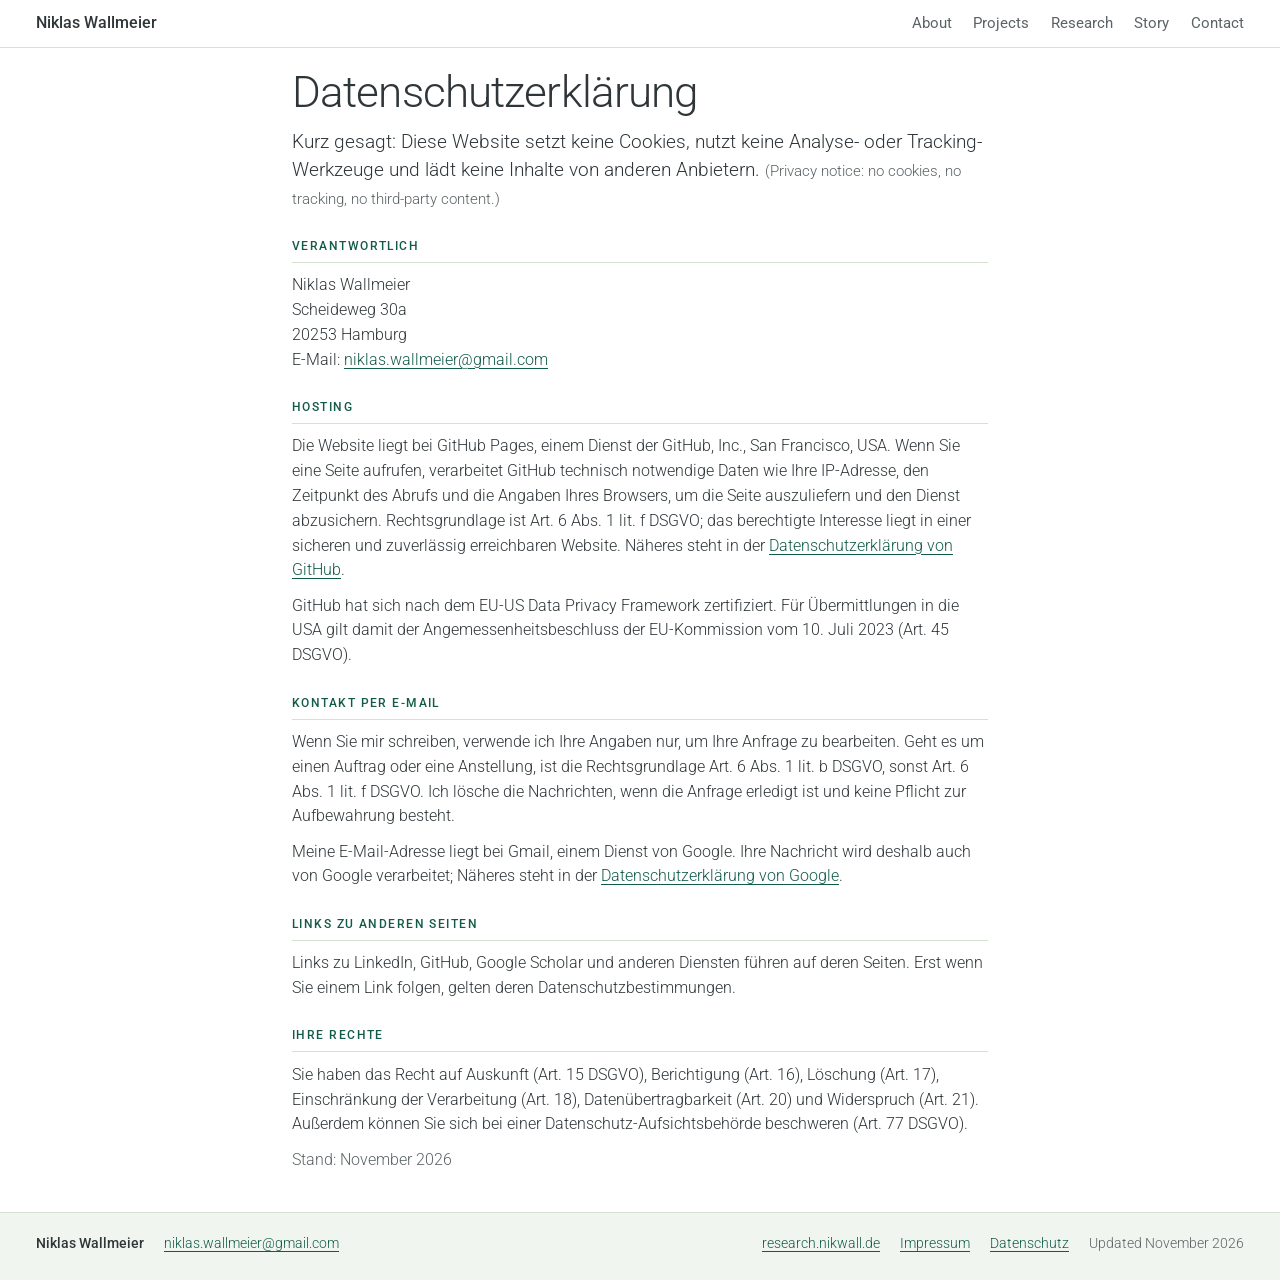
==== datenschutz/index.html @ 577c76dc "nikwall.de: first version (final build of website-source fa475db)" ====
<!doctype html>
<html lang="de">
<head>
<meta charset="utf-8">
<meta name="viewport" content="width=device-width, initial-scale=1">
<title>Datenschutz · Niklas Wallmeier</title>
<meta name="description" content="Datenschutz, Niklas Wallmeier">
<link rel="canonical" href="https://nikwall.de/datenschutz/">
<meta property="og:title" content="Datenschutz · Niklas Wallmeier">
<meta property="og:description" content="Datenschutz, Niklas Wallmeier">
<meta property="og:url" content="https://nikwall.de/datenschutz/">
<meta property="og:type" content="website">
<link rel="icon" href="data:image/svg+xml,%3Csvg xmlns='http://www.w3.org/2000/svg' viewBox='0 0 64 64'%3E%3Crect width='64' height='64' rx='10' fill='%23135b49'/%3E%3Ccircle cx='22' cy='32' r='7' fill='%239dc09f'/%3E%3Ccircle cx='42' cy='32' r='7' fill='%23bb2649'/%3E%3C/svg%3E">
<link rel="stylesheet" href="../fonts/fonts.css">
<link rel="stylesheet" href="../style.css">

</head>
<body>
<header class="bar"><div class="bar-in">
  <a class="brand" href="../">Niklas Wallmeier</a>
  <nav aria-label="Sections"><a href="../#about">About</a><a href="../#projects">Projects</a><a href="../#research">Research</a><a href="../#story">Story</a><a href="../#contact">Contact</a></nav>
</div></header>
<main class="page legal"><header class="page-head">
  <h1>Datenschutzerklärung</h1>
  <p class="lede">Kurz gesagt: Diese Website setzt keine Cookies, nutzt keine Analyse- oder Tracking-Werkzeuge und lädt keine Inhalte von anderen Anbietern. <span class="en">(Privacy notice: no cookies, no tracking, no third-party content.)</span></p>
</header>
<section>
  <h2>Verantwortlich</h2>
  <p>Niklas Wallmeier<br>Scheideweg 30a<br>20253 Hamburg<br>E-Mail: <a href="mailto:niklas.wallmeier@gmail.com">niklas.wallmeier@gmail.com</a></p>
</section>
<section>
  <h2>Hosting</h2>
  <p>Die Website liegt bei GitHub Pages, einem Dienst der GitHub, Inc., San Francisco, USA. Wenn Sie eine Seite aufrufen, verarbeitet GitHub technisch notwendige Daten wie Ihre IP-Adresse, den Zeitpunkt des Abrufs und die Angaben Ihres Browsers, um die Seite auszuliefern und den Dienst abzusichern. Rechtsgrundlage ist Art. 6 Abs. 1 lit. f DSGVO; das berechtigte Interesse liegt in einer sicheren und zuverlässig erreichbaren Website. Näheres steht in der <a href="https://docs.github.com/en/site-policy/privacy-policies/github-general-privacy-statement">Datenschutzerklärung von GitHub</a>.</p>
  <p>GitHub hat sich nach dem EU-US Data Privacy Framework zertifiziert. Für Übermittlungen in die USA gilt damit der Angemessenheitsbeschluss der EU-Kommission vom 10. Juli 2023 (Art. 45 DSGVO).</p>
</section>
<section>
  <h2>Kontakt per E-Mail</h2>
  <p>Wenn Sie mir schreiben, verwende ich Ihre Angaben nur, um Ihre Anfrage zu bearbeiten. Geht es um einen Auftrag oder eine Anstellung, ist die Rechtsgrundlage Art. 6 Abs. 1 lit. b DSGVO, sonst Art. 6 Abs. 1 lit. f DSGVO. Ich lösche die Nachrichten, wenn die Anfrage erledigt ist und keine Pflicht zur Aufbewahrung besteht.</p>
  <p>Meine E-Mail-Adresse liegt bei Gmail, einem Dienst von Google. Ihre Nachricht wird deshalb auch von Google verarbeitet; Näheres steht in der <a href="https://policies.google.com/privacy?hl=de">Datenschutzerklärung von Google</a>.</p>
</section>
<section>
  <h2>Links zu anderen Seiten</h2>
  <p>Links zu LinkedIn, GitHub, Google Scholar und anderen Diensten führen auf deren Seiten. Erst wenn Sie einem Link folgen, gelten deren Datenschutzbestimmungen.</p>
</section>
<section>
  <h2>Ihre Rechte</h2>
  <p>Sie haben das Recht auf Auskunft (Art. 15 DSGVO), Berichtigung (Art. 16), Löschung (Art. 17), Einschränkung der Verarbeitung (Art. 18), Datenübertragbarkeit (Art. 20) und Widerspruch (Art. 21). Außerdem können Sie sich bei einer Datenschutz-Aufsichtsbehörde beschweren (Art. 77 DSGVO).</p>
  <p class="quiet">Stand: November 2026</p>
</section>
</main>
<footer class="foot"><div class="foot-in">
  <div><p class="foot-name">Niklas Wallmeier</p><p><a href="mailto:niklas.wallmeier@gmail.com">niklas.wallmeier@gmail.com</a></p></div>
  <div class="foot-links"><a href="https://research.nikwall.de/">research.nikwall.de</a><a href="../impressum/">Impressum</a><a href="../datenschutz/">Datenschutz</a><span>Updated November 2026</span></div>
</div></footer>
<script src="../app.js" defer></script>
</body>
</html>
---- fonts/fonts.css ----
/* Roboto, self-hosted (SIL Open Font License 1.1, see OFL.txt).
   Latin and Latin Extended subsets as served by Google Fonts on 2 Nov 2026;
   the upright file is variable and covers weights 300 to 500. */

/* latin-ext */
@font-face {
  font-family: 'Roboto';
  font-style: italic;
  font-weight: 300;
  font-display: swap;
  src: url(roboto-italic-latin-ext.woff2) format('woff2');
  unicode-range: U+0100-02BA, U+02BD-02C5, U+02C7-02CC, U+02CE-02D7, U+02DD-02FF, U+0304, U+0308, U+0329, U+1D00-1DBF, U+1E00-1E9F, U+1EF2-1EFF, U+2020, U+20A0-20AB, U+20AD-20C4, U+2113, U+2C60-2C7F, U+A720-A7FF;
}
/* latin */
@font-face {
  font-family: 'Roboto';
  font-style: italic;
  font-weight: 300;
  font-display: swap;
  src: url(roboto-italic-latin.woff2) format('woff2');
  unicode-range: U+0000-00FF, U+0131, U+0152-0153, U+02BB-02BC, U+02C6, U+02DA, U+02DC, U+0304, U+0308, U+0329, U+2000-206F, U+20AC, U+2122, U+2191, U+2193, U+2212, U+2215, U+FEFF, U+FFFD;
}
/* latin-ext */
@font-face {
  font-family: 'Roboto';
  font-style: normal;
  font-weight: 300 500;
  font-display: swap;
  src: url(roboto-latin-ext.woff2) format('woff2');
  unicode-range: U+0100-02BA, U+02BD-02C5, U+02C7-02CC, U+02CE-02D7, U+02DD-02FF, U+0304, U+0308, U+0329, U+1D00-1DBF, U+1E00-1E9F, U+1EF2-1EFF, U+2020, U+20A0-20AB, U+20AD-20C4, U+2113, U+2C60-2C7F, U+A720-A7FF;
}
/* latin */
@font-face {
  font-family: 'Roboto';
  font-style: normal;
  font-weight: 300 500;
  font-display: swap;
  src: url(roboto-latin.woff2) format('woff2');
  unicode-range: U+0000-00FF, U+0131, U+0152-0153, U+02BB-02BC, U+02C6, U+02DA, U+02DC, U+0304, U+0308, U+0329, U+2000-206F, U+20AC, U+2122, U+2191, U+2193, U+2212, U+2215, U+FEFF, U+FFFD;
}
---- style.css ----
/* nikwall.de
   Same family as research.nikwall.de: one typeface (Roboto, light by default), the arq palette,
   light background and dark text throughout. One flowing page with jump links: introduction,
   projects (arq first and largest), research, the story in two streams, contact.
   Every project has its own page. */

:root {
  /* arq palette (arq manual), as on research.nikwall.de */
  --green: #135b49;
  --sage: #9dc09f;
  --crimson: #bb2649;
  --ink: #2f3639;
  --green-2: #91a596;
  --sage-2: #d7e1d2;
  --rose-2: #d79ba5;
  --grey-2: #9ba0a5;
  --yellow: #faf09b;
  --tint: #f1f5f0;
  --white: #ffffff;
  /* derived from ink for small text, so it stays readable on white */
  --muted: #5b6366;

  --font: "Roboto", "Segoe UI", system-ui, -apple-system, sans-serif;
  --wrap: 78rem;
  --gutter: max(1.25rem, env(safe-area-inset-left));
  color-scheme: light;
}

* { box-sizing: border-box; }
html { -webkit-text-size-adjust: 100%; scroll-padding-top: 4.25rem; scroll-behavior: smooth; }
body { margin: 0; background: var(--white); color: var(--ink); font-family: var(--font); font-weight: 300; font-size: 1rem; line-height: 1.55; }
[hidden] { display: none !important; }
a { color: var(--green); text-decoration-thickness: 1px; text-underline-offset: 0.2em; }
a:hover { color: var(--crimson); }
:focus-visible { outline: 2px solid var(--crimson); outline-offset: 2px; border-radius: 2px; }
h1, h2, h3, h4, p { margin: 0; }
b, strong { font-weight: 500; }
.wrap { max-width: var(--wrap); margin: 0 auto; padding-inline: var(--gutter); }

/* top bar with jump links; the current section is underlined */
.bar { position: sticky; top: 0; z-index: 10; background: var(--white); border-bottom: 1px solid var(--sage-2); }
.bar-in { max-width: var(--wrap); margin: 0 auto; padding: 0 var(--gutter); display: flex; justify-content: space-between; align-items: center; gap: 0 1.5rem; }
.brand { font-weight: 500; color: var(--ink); text-decoration: none; white-space: nowrap; padding: 0.7rem 0; }
.bar nav { display: flex; gap: 1.35rem; font-size: 0.92rem; font-weight: 400; overflow-x: auto; scrollbar-width: none; }
.bar nav::-webkit-scrollbar { display: none; }
.bar nav a { color: var(--muted); text-decoration: none; white-space: nowrap; padding: 0.7rem 0 0.62rem; border-bottom: 2px solid transparent; }
.bar nav a:hover { color: var(--green); }
.bar nav a[aria-current="true"] { color: var(--green); border-bottom-color: var(--green); }

/* introduction: who, the lead sentence, three tiles */
.hero { border-bottom: 1px solid var(--sage-2); }
.hero-in { max-width: var(--wrap); margin: 0 auto; padding: 2.2rem var(--gutter) 1.8rem; display: grid; gap: 1.5rem; }
.hero-top { display: grid; grid-template-columns: minmax(0, 1.25fr) minmax(0, 1fr); gap: 1.5rem 3rem; align-items: center; }
.hero-text { display: grid; gap: 1.15rem; }
.who { display: flex; align-items: center; gap: 1.3rem; }
.portrait { width: 7rem; height: 7rem; border-radius: 50%; object-fit: cover; border: 2px solid var(--sage); flex: none; }
.portrait.mono { display: grid; place-items: center; background: var(--tint); color: var(--green); font-size: 2rem; }
.hero h1 { font-size: clamp(2.2rem, 4.6vw, 3.4rem); font-weight: 300; line-height: 1.04; letter-spacing: -0.025em; }
.subline { margin-top: 0.4rem; font-size: 1.02rem; color: var(--muted); max-width: 36rem; }
.lead { font-size: clamp(1.45rem, 2.6vw, 2.1rem); line-height: 1.25; letter-spacing: -0.012em; color: var(--green); max-width: 32ch; text-wrap: balance; }
.lead mark.tbd { vertical-align: middle; }
.hero-art { width: 100%; height: auto; max-height: 15rem; }

.tiles { display: grid; grid-template-columns: repeat(3, minmax(0, 1fr)); gap: 1rem; }
.tile { border: 1px solid var(--sage-2); border-top: 3px solid var(--green); border-radius: 6px; padding: 0.9rem 1.05rem 1rem; display: grid; gap: 0.5rem; align-content: start; background: var(--white); }
.tile:nth-child(2) { border-top-color: var(--sage); }
.tile:nth-child(3) { border-top-color: var(--crimson); }
.tile h2 { font-size: 0.72rem; font-weight: 500; letter-spacing: 0.12em; text-transform: uppercase; color: var(--green); }
.tile ul { margin: 0; padding: 0; list-style: none; display: grid; gap: 0.2rem; font-size: 0.9rem; color: var(--muted); }
.tile li { padding-left: 1rem; position: relative; }
.tile li::before { content: ""; position: absolute; left: 0; top: 0.72em; width: 0.5rem; height: 2px; background: var(--sage); }
.kit { display: flex; flex-wrap: wrap; gap: 0.5rem 2.25rem; font-size: 0.88rem; color: var(--muted); }
.kit p { display: flex; flex-wrap: wrap; align-items: center; gap: 0.35rem; }
.kit b { font-size: 0.68rem; letter-spacing: 0.12em; text-transform: uppercase; color: var(--green); margin-right: 0.3rem; }
.chip { border: 1px solid var(--sage-2); border-radius: 99px; padding: 0.05rem 0.55rem; font-size: 0.8rem; font-weight: 400; color: var(--ink); }

/* sections of the flowing page */
.sec { padding: 2rem 0 2.3rem; }
.sec + .sec { border-top: 1px solid var(--sage-2); }
.sec-head { display: flex; justify-content: space-between; align-items: baseline; gap: 0.4rem 2rem; flex-wrap: wrap; margin-bottom: 1rem; }
.sec-head h2 { font-size: 1.75rem; font-weight: 300; letter-spacing: -0.01em; display: flex; align-items: baseline; gap: 0.75rem; }
.sec-head .no { font-size: 0.75rem; font-weight: 500; letter-spacing: 0.08em; color: var(--sage); font-variant-numeric: tabular-nums; }
.side { font-size: 0.9rem; color: var(--muted); }
.more { font-size: 0.92rem; font-weight: 400; text-decoration: none; }
.more::after, .go::after { content: " →"; }
h3.sub { font-size: 0.72rem; font-weight: 500; letter-spacing: 0.12em; text-transform: uppercase; color: var(--green); margin: 1.5rem 0 0.7rem; }
.kicker { display: flex; flex-wrap: wrap; gap: 0.25rem 0.7rem; align-items: center; font-size: 0.66rem; font-weight: 500; letter-spacing: 0.09em; text-transform: uppercase; color: var(--green); }
.kicker span + span { color: var(--grey-2); }

/* arq decisions: the large block on top of the projects */
.arq { display: grid; grid-template-columns: minmax(0, 1fr) minmax(0, 1.1fr); border: 1px solid var(--sage-2); border-top: 4px solid var(--green); border-radius: 8px; overflow: hidden; background: var(--white); }
.arq-text { padding: 1.4rem 1.6rem 1.5rem; display: grid; gap: 0.75rem; align-content: start; }
.arq-name { display: flex; align-items: center; gap: 0.9rem; }
.arq-name .logo { width: 3.4rem; height: 3.4rem; font-size: 0.95rem; }
.arq h3 { font-size: clamp(2rem, 3.6vw, 2.8rem); font-weight: 300; letter-spacing: -0.02em; line-height: 1.05; color: var(--green); }
.arq-lead { font-size: 1.2rem; line-height: 1.4; max-width: 32rem; }
.arq-steps { list-style: none; margin: 0; padding: 0; display: grid; grid-template-columns: repeat(2, minmax(0, 1fr)); gap: 0.5rem 1.2rem; counter-reset: step; }
.arq-steps li { counter-increment: step; display: grid; grid-template-columns: 1.7rem minmax(0, 1fr); gap: 0.5rem; align-items: start; font-size: 0.92rem; line-height: 1.4; }
.arq-steps li::before { content: counter(step); display: grid; place-items: center; width: 1.7rem; height: 1.7rem; border: 1.5px solid var(--green); border-radius: 50%; color: var(--green); font-weight: 500; font-size: 0.8rem; }
.arq-steps li:last-child::before { border-color: var(--crimson); color: var(--crimson); }
.arq-products { list-style: none; margin: 0.3rem 0 0; padding: 0; display: grid; gap: 0.5rem; }
.arq-products .mini { grid-template-columns: 8rem minmax(0, 1fr); padding: 0.45rem; }
.arq-products .mini b { font-size: 1rem; }
.arq-vis { background: var(--tint); border-left: 1px solid var(--sage-2); min-height: 100%; }
.arq-vis svg { display: block; width: 100%; height: 100%; min-height: 14rem; }

/* small linked cards inside larger blocks */
.mini { display: grid; grid-template-columns: 5.5rem minmax(0, 1fr); gap: 0.7rem; align-items: center; padding: 0.35rem; border: 1px solid var(--sage-2); border-radius: 6px; color: var(--ink); text-decoration: none; background: var(--white); transition: border-color 0.15s, background 0.15s; }
.mini:hover { border-color: var(--green); background: var(--tint); color: var(--ink); }
.mini-vis { display: block; aspect-ratio: 5 / 2; border-radius: 3px; overflow: hidden; background: var(--tint); }
.mini-vis svg, .mini-vis img { display: block; width: 100%; height: 100%; object-fit: cover; }
.mini-t { display: grid; gap: 0.05rem; line-height: 1.3; }
.mini-t b { font-weight: 400; font-size: 0.9rem; color: var(--green); }
.mini-t small { font-size: 0.78rem; color: var(--muted); }

/* cards: projects and research highlights, three per row */
.cards { list-style: none; margin: 0; padding: 0; display: grid; grid-template-columns: repeat(4, minmax(0, 1fr)); gap: 0.95rem; }
.cards.three { grid-template-columns: repeat(3, minmax(0, 1fr)); }
.card a { display: flex; flex-direction: column; height: 100%; background: var(--white); border: 1px solid var(--sage-2); border-radius: 6px; overflow: hidden; color: var(--ink); text-decoration: none; transition: border-color 0.15s, box-shadow 0.15s, transform 0.15s; }
.card a:hover { border-color: var(--green); box-shadow: 0 8px 22px -14px rgba(19, 91, 73, 0.55); transform: translateY(-2px); color: var(--ink); }
.card-vis { position: relative; aspect-ratio: 5 / 2; background: var(--tint); border-bottom: 1px solid var(--sage-2); overflow: hidden; }
.card-vis svg, .card-vis img { display: block; width: 100%; height: 100%; object-fit: cover; }
.soon { position: absolute; left: 0.45rem; bottom: 0.45rem; background: var(--white); color: var(--muted); font-size: 0.65rem; font-weight: 400; padding: 0 0.4rem; border-radius: 3px; }
.card-body { padding: 0.75rem 0.9rem 0.85rem; display: flex; flex-direction: column; gap: 0.32rem; flex: 1; }
.card h3 { font-size: 1.05rem; font-weight: 400; line-height: 1.28; }
.card a:hover h3 { color: var(--green); }
.card .sum { font-size: 0.85rem; line-height: 1.45; color: var(--muted); }
.cards.three .sum { display: -webkit-box; -webkit-line-clamp: 3; line-clamp: 3; -webkit-box-orient: vertical; overflow: hidden; }
.go { margin-top: auto; padding-top: 0.35rem; font-size: 0.82rem; font-weight: 400; color: var(--green); }

/* research: counts, four topics, three highlights */
.stats { font-size: 1.05rem; margin: -0.3rem 0 0.9rem; }
.stats b { font-size: 1.6rem; font-weight: 300; color: var(--green); margin-right: 0.15rem; }
.stats span { display: block; font-size: 0.82rem; color: var(--muted); }
.topics { list-style: none; margin: 0; padding: 0; display: grid; grid-template-columns: repeat(4, minmax(0, 1fr)); gap: 0.95rem; }
.topics a { display: grid; gap: 0.2rem; height: 100%; padding: 0.15rem 0 0.2rem 0.85rem; border-left: 3px solid var(--green); color: var(--ink); text-decoration: none; }
.topics li:nth-child(2) a { border-left-color: var(--sage); }
.topics li:nth-child(3) a { border-left-color: var(--crimson); }
.topics li:nth-child(4) a { border-left-color: var(--green-2); }
.topics a:hover b { color: var(--green); }
.topics b { font-weight: 500; font-size: 0.95rem; line-height: 1.3; }
.topics span { font-size: 0.84rem; color: var(--muted); line-height: 1.4; }
.topics .n { color: var(--green); font-weight: 400; font-variant-numeric: tabular-nums; }

/* story: two streams as feeds, career on the left, experiences on the right, years on the spine.
   Narrow screens and the one-stream views put the spine on the left and the blocks in one column. */
.story { --spine: 5.5rem; --gap: 1.4rem; }
.st-filter { display: inline-flex; flex-wrap: wrap; gap: 0.35rem; margin-bottom: 1rem; }
.st-filter button { font: inherit; font-size: 0.82rem; font-weight: 400; color: var(--ink); background: var(--white); border: 1px solid var(--sage-2); border-radius: 99px; padding: 0.25rem 0.8rem; cursor: pointer; }
.st-filter button:hover { border-color: var(--green); }
.st-filter button[aria-pressed="true"] { background: var(--tint); border-color: var(--green); color: var(--green); font-weight: 500; }
.st-heads, .st-row { display: grid; grid-template-columns: minmax(0, 1fr) var(--spine) minmax(0, 1fr); grid-template-areas: "career year experience"; }
.st-heads { margin-bottom: 0.3rem; }
.st-head { font-size: 0.72rem; font-weight: 500; letter-spacing: 0.12em; text-transform: uppercase; color: var(--green); }
.st-head.st-career { grid-area: career; text-align: right; padding-right: var(--gap); }
.st-head.st-experience { grid-area: experience; padding-left: var(--gap); }
.st-heads .st-year { grid-area: year; }
.st-rows { position: relative; }
.st-rows::before { content: ""; position: absolute; top: 0.9rem; bottom: 0; left: 50%; border-left: 2px solid var(--sage-2); }
.st-col { display: grid; gap: 0.8rem; align-content: start; padding: 0.55rem 0; min-width: 0; }
.st-col.st-career { grid-area: career; padding-right: var(--gap); }
.st-col.st-experience { grid-area: experience; padding-left: var(--gap); }
.st-year { grid-area: year; position: relative; display: flex; justify-content: center; align-items: flex-start; padding-top: 1.05rem; }
.st-year span { position: relative; z-index: 1; background: var(--white); border: 1px solid var(--sage-2); border-radius: 99px; padding: 0.02rem 0.55rem; font-size: 0.82rem; font-weight: 500; color: var(--green); font-variant-numeric: tabular-nums; transition: border-color 0.15s, background 0.15s; }
.st-now .st-year { padding-top: 0; }
.st-now .st-year span { color: var(--crimson); border-color: var(--rose-2); }
.st-row.hl .st-year span { border-color: var(--green); background: var(--tint); }

.st-block { position: relative; display: grid; grid-template-columns: auto minmax(0, 1fr); gap: 0 0.85rem; padding: 0.8rem 0.95rem 0.85rem; background: var(--white); border: 1px solid var(--sage-2); border-top: 3px solid var(--green); border-radius: 6px; scroll-margin-top: 5rem; transition: opacity 0.15s, border-color 0.15s, box-shadow 0.15s; }
.st-block.st-experience { border-top-color: var(--sage); }
.st-block.tbd { border-style: dashed; border-top-width: 1px; background: var(--white); }
.st-block::after { content: ""; position: absolute; top: 1.45rem; width: var(--gap); border-top: 2px solid var(--sage-2); }
.st-career .st-block::after { right: calc(-1 * var(--gap) - 1px); }
.st-experience .st-block::after { left: calc(-1 * var(--gap) - 1px); }
.st-body { display: grid; gap: 0.35rem; min-width: 0; grid-column: -2; }
.st-logos { display: grid; gap: 0.35rem; align-content: start; }
.logo { display: block; width: 2.9rem; height: 2.9rem; object-fit: contain; border-radius: 6px; }
.logo.badge { display: grid; place-items: center; background: var(--tint); border: 1px solid var(--sage-2); color: var(--green); font-size: 0.72rem; font-weight: 500; letter-spacing: 0.02em; text-align: center; line-height: 1.05; padding: 0.15rem; overflow: hidden; }
.logo.badge.long { font-size: 0.6rem; letter-spacing: 0; }
.st-kicker { display: flex; flex-wrap: wrap; gap: 0.2rem 0.7rem; font-size: 0.66rem; font-weight: 500; letter-spacing: 0.1em; text-transform: uppercase; color: var(--green); }
.st-kicker span + span { color: var(--grey-2); font-variant-numeric: tabular-nums; }
.st-tag { display: none; }
.st-block h4 { font-size: 1.05rem; font-weight: 400; line-height: 1.3; }
.st-place { font-size: 0.9rem; color: var(--muted); margin-top: -0.2rem; }
.st-text { font-size: 0.93rem; }
.minis { display: grid; gap: 0.45rem; margin-top: 0.2rem; }
.st-more summary { cursor: pointer; font-size: 0.85rem; font-weight: 400; color: var(--green); width: fit-content; }
.st-more[open] summary { margin-bottom: 0.4rem; }
.st-more .points { font-size: 0.9rem; }
.st-links { font-size: 0.82rem; color: var(--muted); display: flex; flex-wrap: wrap; gap: 0.2rem 0.6rem; }
.st-links span { font-size: 0.64rem; font-weight: 500; letter-spacing: 0.1em; text-transform: uppercase; color: var(--grey-2); align-self: center; }
.st-links a { font-weight: 400; }
.st-links a::before { content: "↔ "; color: var(--sage); }
.story.active .st-block:not(.hl) { opacity: 0.35; }
.st-block.hl { border-color: var(--green); box-shadow: 0 8px 22px -16px rgba(19, 91, 73, 0.6); }
.st-block:target { outline: 2px solid var(--crimson); outline-offset: 2px; }

/* one stream at a time, and narrow screens: spine on the left */
.story:not([data-show="both"]) .st-heads, .story:not([data-show="both"]) .st-row { grid-template-columns: var(--spine) minmax(0, 1fr); grid-template-areas: "year career" "year experience"; }
.story:not([data-show="both"]) .st-rows::before { left: calc(var(--spine) / 2); }
.story:not([data-show="both"]) .st-head { text-align: left; padding: 0 0 0 var(--gap); }
.story:not([data-show="both"]) .st-col { padding: 0.55rem 0 0.55rem var(--gap); }
.story:not([data-show="both"]) .st-col:empty { display: none; }
.story:not([data-show="both"]) .st-career .st-block::after { right: auto; left: calc(-1 * var(--gap) - 1px); }
.story[data-show="career"] .st-experience, .story[data-show="experience"] .st-career { display: none; }
.story[data-show="career"] .st-row:not(.st-now)[data-c="0"], .story[data-show="experience"] .st-row:not(.st-now)[data-e="0"] { display: none; }
.story[data-show="both"] .st-now { margin-bottom: -0.4rem; }

/* contact */
.contact-in { display: grid; gap: 0.9rem; justify-items: start; }
.big-mail { font-size: clamp(1.35rem, 3.4vw, 2.3rem); font-weight: 300; letter-spacing: -0.01em; text-decoration: none; border-bottom: 2px solid var(--sage); overflow-wrap: anywhere; }
.big-mail:hover { border-bottom-color: var(--crimson); }
.contact-in > p { max-width: 44rem; }
.profiles { list-style: none; margin: 0; padding: 0; display: flex; flex-wrap: wrap; gap: 0.4rem; }
.pbtn { display: inline-flex; align-items: center; gap: 0.4rem; padding: 0.28rem 0.75rem 0.28rem 0.55rem; border: 1px solid var(--sage-2); border-radius: 99px; color: var(--green); background: var(--white); text-decoration: none; font-size: 0.84rem; font-weight: 400; transition: background 0.15s, border-color 0.15s; }
a.pbtn:hover { border-color: var(--green); background: var(--tint); color: var(--green); }
.ico { width: 1rem; height: 1rem; flex: none; }

/* footer */
.foot { border-top: 1px solid var(--sage-2); background: var(--tint); }
.foot-in { max-width: var(--wrap); margin: 0 auto; padding: 1.25rem var(--gutter) 1.5rem; display: flex; justify-content: space-between; align-items: center; gap: 0.75rem 3rem; flex-wrap: wrap; font-size: 0.9rem; }
.foot-in > div:first-child { display: flex; gap: 0.5rem 1.25rem; flex-wrap: wrap; align-items: baseline; }
.foot-name { font-weight: 500; }
.foot-links { display: flex; gap: 0.5rem 1.25rem; flex-wrap: wrap; color: var(--muted); }

/* project pages and legal pages */
.page { max-width: 56rem; margin: 0 auto; padding: 1.25rem var(--gutter) 2.5rem; display: grid; gap: 1.6rem; }
.back { font-size: 0.88rem; font-weight: 400; text-decoration: none; }
.back::before { content: "← "; }
.page-head { display: grid; gap: 0.65rem; }
.page h1 { font-size: clamp(1.9rem, 4vw, 2.75rem); font-weight: 300; line-height: 1.12; letter-spacing: -0.02em; text-wrap: balance; }
.lede { font-size: 1.2rem; line-height: 1.45; }
.lede .en { color: var(--muted); font-size: 0.95rem; }
.actions { display: flex; flex-wrap: wrap; gap: 0.5rem; margin-top: 0.25rem; }
.btn { font: inherit; font-size: 0.88rem; font-weight: 400; display: inline-flex; align-items: center; width: fit-content; padding: 0.4rem 0.9rem; border-radius: 4px; border: 1px solid var(--sage-2); color: var(--green); background: var(--white); text-decoration: none; cursor: pointer; }
.btn:hover { border-color: var(--green); background: var(--tint); color: var(--green); }
.btn.primary { border-color: var(--green); background: var(--tint); font-weight: 500; }
.pvis { margin: 0; }
.pvis .cover { display: block; width: 100%; height: auto; aspect-ratio: 5 / 2; border-radius: 6px; border: 1px solid var(--sage-2); }
.page section { display: grid; gap: 0.65rem; }
.page h2 { font-size: 0.75rem; font-weight: 500; letter-spacing: 0.12em; text-transform: uppercase; color: var(--green); padding-bottom: 0.4rem; border-bottom: 1px solid var(--sage-2); }
.page section p { max-width: 46rem; }
.quiet { color: var(--muted); }
.points, .rel { margin: 0; padding: 0; list-style: none; display: grid; gap: 0.5rem; }
.points li { position: relative; padding-left: 1.3rem; }
.points li::before { content: ""; position: absolute; left: 0; top: 0.55rem; width: 0.5rem; height: 0.5rem; border-radius: 50%; background: var(--sage); }
.rel li { display: grid; gap: 0.15rem; }
.rel a { font-weight: 400; }
.rel span { font-size: 0.9rem; color: var(--muted); }
.rel.stations li { display: block; }
.rel.stations .yrs { display: inline-block; min-width: 6.5rem; }
.yrs { font-weight: 400; color: var(--green); font-variant-numeric: tabular-nums; }
.prevnext { display: grid; grid-template-columns: 1fr 1fr; gap: 1rem; border-top: 1px solid var(--sage-2); padding-top: 1.1rem; }
.pn { display: grid; gap: 0.15rem; text-decoration: none; color: var(--ink); font-weight: 400; }
.pn span { font-size: 0.7rem; font-weight: 500; letter-spacing: 0.1em; text-transform: uppercase; color: var(--green); }
.pn.next { text-align: right; grid-column: 2; }
.legal { max-width: 46rem; }

/* open points in draft builds (arq yellow is reserved for markings) */
mark.tbd { background: var(--yellow); color: var(--ink); font-size: 0.74rem; font-weight: 400; line-height: 1.35; letter-spacing: 0; text-transform: none; padding: 0.02rem 0.35rem; border-radius: 3px; }
.draft { position: relative; z-index: 11; background: var(--yellow); color: var(--ink); font-size: 0.82rem; padding: 0.4rem var(--gutter); }
.draft summary { cursor: pointer; font-weight: 500; }
.draft ul { margin: 0.4rem 0 0.2rem; padding-left: 1.2rem; columns: 2; column-gap: 2rem; }

@media (prefers-reduced-motion: reduce) {
  html { scroll-behavior: auto; }
  .card a, .pbtn, .mini, .st-block, .st-year span { transition: none; }
  .card a:hover { transform: none; }
}

@media (max-width: 1150px) {
  .cards { grid-template-columns: repeat(3, minmax(0, 1fr)); }
  .topics { grid-template-columns: repeat(2, minmax(0, 1fr)); }
}
@media (max-width: 900px) {
  .hero-top { grid-template-columns: minmax(0, 1fr); }
  .hero-art { max-height: 9rem; }
  .tiles { grid-template-columns: minmax(0, 1fr); }
  .arq { grid-template-columns: minmax(0, 1fr); }
  .arq-vis { order: -1; border-left: 0; border-bottom: 1px solid var(--sage-2); }
  .arq-vis svg { min-height: 0; aspect-ratio: 5 / 2; height: auto; }
  .cards, .cards.three { grid-template-columns: repeat(2, minmax(0, 1fr)); }
  .draft ul { columns: 1; }
}
@media (max-width: 760px) {
  /* the story becomes one feed: spine on the left, both streams in one column, a tag says which stream */
  .story { --spine: 3.6rem; --gap: 0.9rem; }
  .story .st-heads { display: none; }
  .story .st-row { grid-template-columns: var(--spine) minmax(0, 1fr); grid-template-areas: "year career" "year experience"; }
  .story .st-rows::before { left: calc(var(--spine) / 2); }
  .story .st-col { padding: 0.4rem 0 0.4rem var(--gap); }
  .story .st-col:empty { display: none; }
  .story .st-career .st-block::after { right: auto; left: calc(-1 * var(--gap) - 1px); }
  .story .st-year span { font-size: 0.75rem; padding: 0 0.4rem; }
  .st-tag { display: inline; }
}
@media (max-width: 600px) {
  .bar-in { flex-direction: column; align-items: stretch; }
  .brand { padding: 0.55rem 0 0; }
  .bar nav a { padding-top: 0.35rem; }
  html { scroll-padding-top: 5.5rem; }
  .who { gap: 1rem; }
  .portrait { width: 4.75rem; height: 4.75rem; }
  .hero-art { display: none; }
  .arq-text { padding: 1.1rem 1rem 1.2rem; }
  .arq-products .mini { grid-template-columns: 6rem minmax(0, 1fr); }
  .arq-steps { grid-template-columns: minmax(0, 1fr); }
  .logo { width: 2.4rem; height: 2.4rem; }
  .logo.badge { font-size: 0.64rem; }
  .logo.badge.long { font-size: 0.5rem; }
  .cards, .cards.three, .topics { grid-template-columns: minmax(0, 1fr); }
  .prevnext { grid-template-columns: minmax(0, 1fr); }
  .pn.next { grid-column: 1; text-align: left; }
}
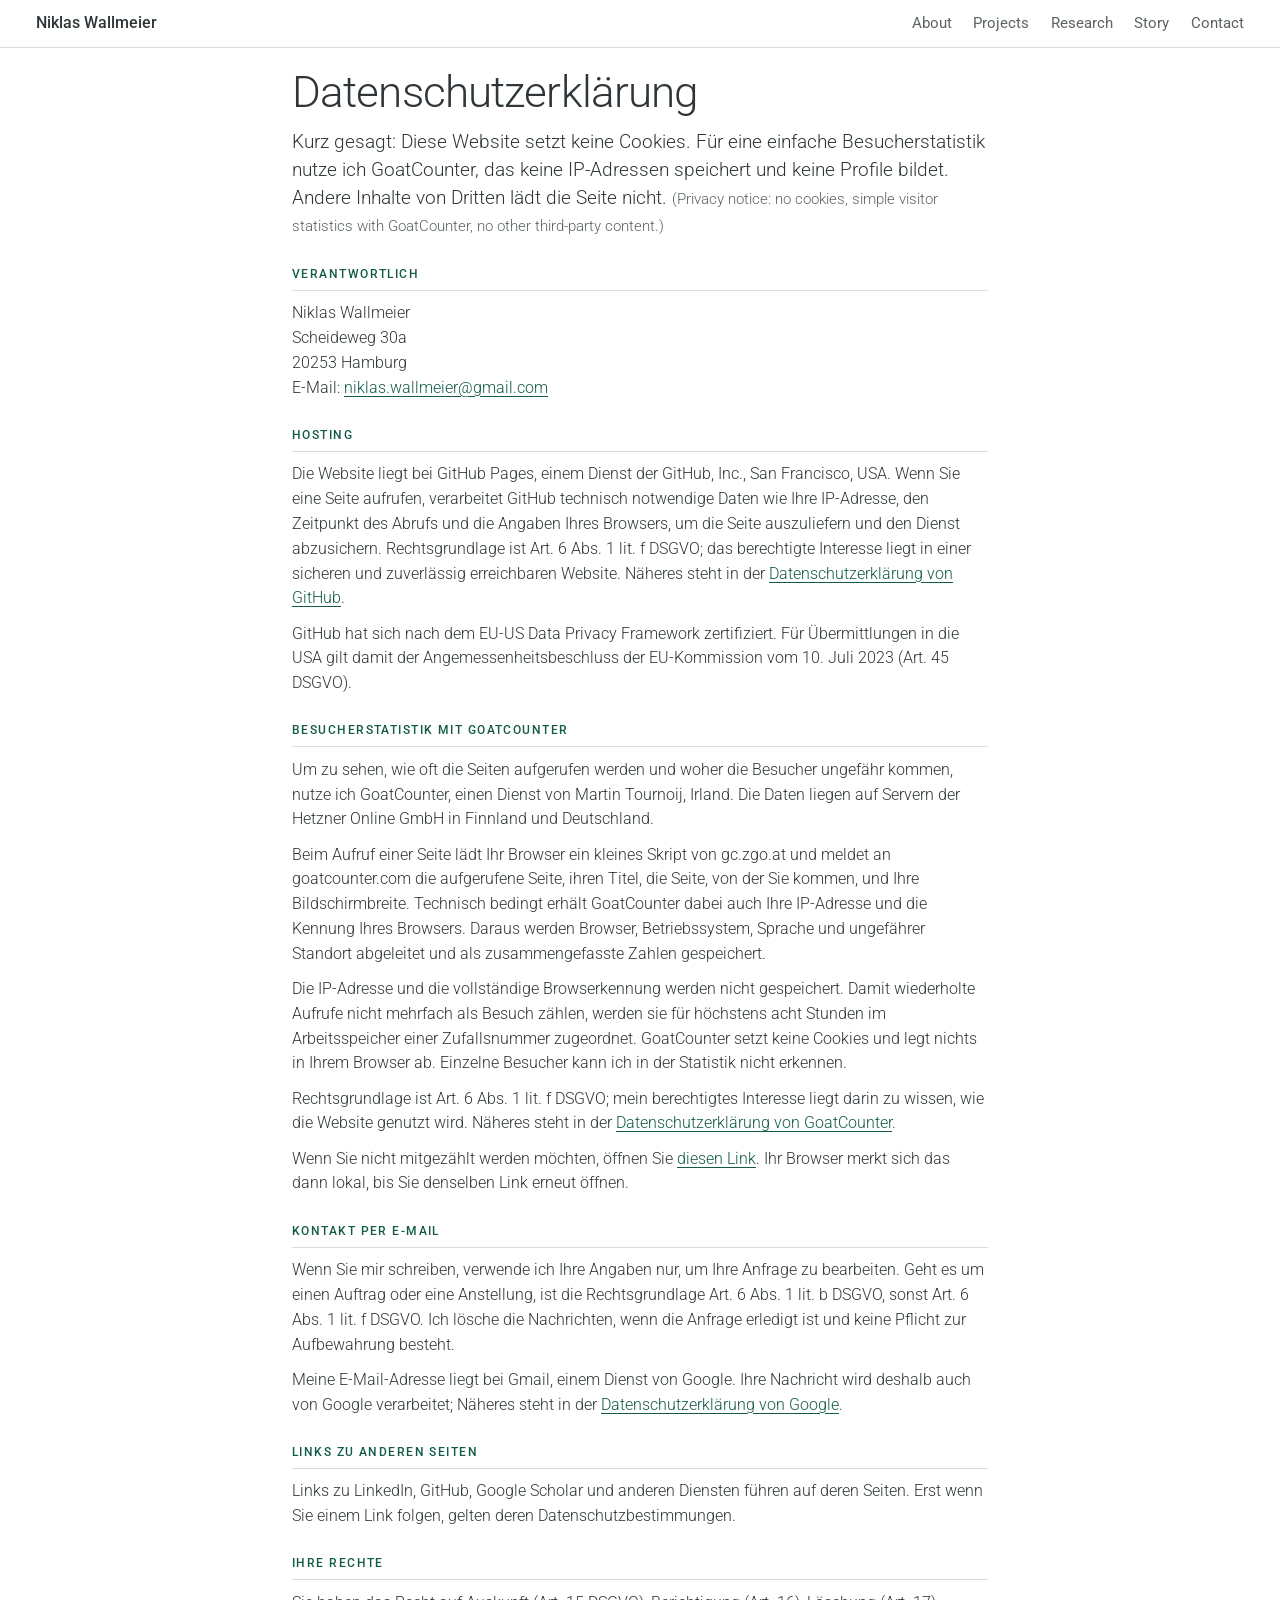
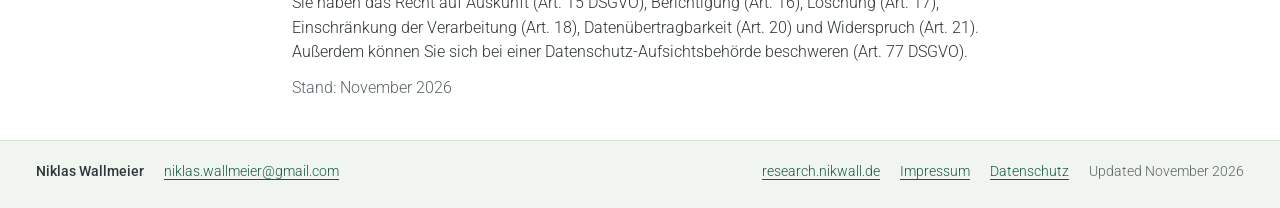
==== commit 84a88b9a: "nikwall.de: visitor statistics with GoatCounter (final build of website-source d4ffe2b) Co-Authored-" ====
--- a/datenschutz/index.html
+++ b/datenschutz/index.html
@@ -12,6 +12,7 @@
 <meta property="og:type" content="website">
 <link rel="icon" href="data:image/svg+xml,%3Csvg xmlns='http://www.w3.org/2000/svg' viewBox='0 0 64 64'%3E%3Crect width='64' height='64' rx='10' fill='%23135b49'/%3E%3Ccircle cx='22' cy='32' r='7' fill='%239dc09f'/%3E%3Ccircle cx='42' cy='32' r='7' fill='%23bb2649'/%3E%3C/svg%3E">
 <link rel="stylesheet" href="../fonts/fonts.css">
+<script data-goatcounter="https://nikwall.goatcounter.com/count" async src="https://gc.zgo.at/count.js"></script>
 <link rel="stylesheet" href="../style.css">
 
 </head>
@@ -22,7 +23,7 @@
 </div></header>
 <main class="page legal"><header class="page-head">
   <h1>Datenschutzerklärung</h1>
-  <p class="lede">Kurz gesagt: Diese Website setzt keine Cookies, nutzt keine Analyse- oder Tracking-Werkzeuge und lädt keine Inhalte von anderen Anbietern. <span class="en">(Privacy notice: no cookies, no tracking, no third-party content.)</span></p>
+  <p class="lede">Kurz gesagt: Diese Website setzt keine Cookies. Für eine einfache Besucherstatistik nutze ich GoatCounter, das keine IP-Adressen speichert und keine Profile bildet. Andere Inhalte von Dritten lädt die Seite nicht. <span class="en">(Privacy notice: no cookies, simple visitor statistics with GoatCounter, no other third-party content.)</span></p>
 </header>
 <section>
   <h2>Verantwortlich</h2>
@@ -32,6 +33,14 @@
   <h2>Hosting</h2>
   <p>Die Website liegt bei GitHub Pages, einem Dienst der GitHub, Inc., San Francisco, USA. Wenn Sie eine Seite aufrufen, verarbeitet GitHub technisch notwendige Daten wie Ihre IP-Adresse, den Zeitpunkt des Abrufs und die Angaben Ihres Browsers, um die Seite auszuliefern und den Dienst abzusichern. Rechtsgrundlage ist Art. 6 Abs. 1 lit. f DSGVO; das berechtigte Interesse liegt in einer sicheren und zuverlässig erreichbaren Website. Näheres steht in der <a href="https://docs.github.com/en/site-policy/privacy-policies/github-general-privacy-statement">Datenschutzerklärung von GitHub</a>.</p>
   <p>GitHub hat sich nach dem EU-US Data Privacy Framework zertifiziert. Für Übermittlungen in die USA gilt damit der Angemessenheitsbeschluss der EU-Kommission vom 10. Juli 2023 (Art. 45 DSGVO).</p>
+</section>
+<section>
+  <h2>Besucherstatistik mit GoatCounter</h2>
+  <p>Um zu sehen, wie oft die Seiten aufgerufen werden und woher die Besucher ungefähr kommen, nutze ich GoatCounter, einen Dienst von Martin Tournoij, Irland. Die Daten liegen auf Servern der Hetzner Online GmbH in Finnland und Deutschland.</p>
+  <p>Beim Aufruf einer Seite lädt Ihr Browser ein kleines Skript von gc.zgo.at und meldet an goatcounter.com die aufgerufene Seite, ihren Titel, die Seite, von der Sie kommen, und Ihre Bildschirmbreite. Technisch bedingt erhält GoatCounter dabei auch Ihre IP-Adresse und die Kennung Ihres Browsers. Daraus werden Browser, Betriebssystem, Sprache und ungefährer Standort abgeleitet und als zusammengefasste Zahlen gespeichert.</p>
+  <p>Die IP-Adresse und die vollständige Browserkennung werden nicht gespeichert. Damit wiederholte Aufrufe nicht mehrfach als Besuch zählen, werden sie für höchstens acht Stunden im Arbeitsspeicher einer Zufallsnummer zugeordnet. GoatCounter setzt keine Cookies und legt nichts in Ihrem Browser ab. Einzelne Besucher kann ich in der Statistik nicht erkennen.</p>
+  <p>Rechtsgrundlage ist Art. 6 Abs. 1 lit. f DSGVO; mein berechtigtes Interesse liegt darin zu wissen, wie die Website genutzt wird. Näheres steht in der <a href="https://www.goatcounter.com/help/privacy">Datenschutzerklärung von GoatCounter</a>.</p>
+  <p>Wenn Sie nicht mitgezählt werden möchten, öffnen Sie <a href="../#toggle-goatcounter">diesen Link</a>. Ihr Browser merkt sich das dann lokal, bis Sie denselben Link erneut öffnen.</p>
 </section>
 <section>
   <h2>Kontakt per E-Mail</h2>
--- a/style.css
+++ b/style.css
@@ -66,13 +66,10 @@
 .tile:nth-child(2) { border-top-color: var(--sage); }
 .tile:nth-child(3) { border-top-color: var(--crimson); }
 .tile h2 { font-size: 0.72rem; font-weight: 500; letter-spacing: 0.12em; text-transform: uppercase; color: var(--green); }
+.tile-lead { font-weight: 500; font-size: 1.02rem; line-height: 1.4; }
 .tile ul { margin: 0; padding: 0; list-style: none; display: grid; gap: 0.2rem; font-size: 0.9rem; color: var(--muted); }
 .tile li { padding-left: 1rem; position: relative; }
 .tile li::before { content: ""; position: absolute; left: 0; top: 0.72em; width: 0.5rem; height: 2px; background: var(--sage); }
-.kit { display: flex; flex-wrap: wrap; gap: 0.5rem 2.25rem; font-size: 0.88rem; color: var(--muted); }
-.kit p { display: flex; flex-wrap: wrap; align-items: center; gap: 0.35rem; }
-.kit b { font-size: 0.68rem; letter-spacing: 0.12em; text-transform: uppercase; color: var(--green); margin-right: 0.3rem; }
-.chip { border: 1px solid var(--sage-2); border-radius: 99px; padding: 0.05rem 0.55rem; font-size: 0.8rem; font-weight: 400; color: var(--ink); }
 
 /* sections of the flowing page */
 .sec { padding: 2rem 0 2.3rem; }
@@ -109,7 +106,7 @@
 .mini:hover { border-color: var(--green); background: var(--tint); color: var(--ink); }
 .mini-vis { display: block; aspect-ratio: 5 / 2; border-radius: 3px; overflow: hidden; background: var(--tint); }
 .mini-vis svg, .mini-vis img { display: block; width: 100%; height: 100%; object-fit: cover; }
-.mini-t { display: grid; gap: 0.05rem; line-height: 1.3; }
+.mini-t { display: grid; gap: 0.05rem; line-height: 1.3; min-width: 0; overflow-wrap: anywhere; }
 .mini-t b { font-weight: 400; font-size: 0.9rem; color: var(--green); }
 .mini-t small { font-size: 0.78rem; color: var(--muted); }
 
@@ -120,12 +117,25 @@
 .card a:hover { border-color: var(--green); box-shadow: 0 8px 22px -14px rgba(19, 91, 73, 0.55); transform: translateY(-2px); color: var(--ink); }
 .card-vis { position: relative; aspect-ratio: 5 / 2; background: var(--tint); border-bottom: 1px solid var(--sage-2); overflow: hidden; }
 .card-vis svg, .card-vis img { display: block; width: 100%; height: 100%; object-fit: cover; }
+.vid { display: inline-flex; align-items: center; gap: 0.25rem; color: var(--crimson) !important; border: 1px solid var(--crimson); border-radius: 99px; padding: 0 0.45rem 0 0.35rem; }
+.vid svg { width: 0.5rem; height: 0.5rem; }
 .soon { position: absolute; left: 0.45rem; bottom: 0.45rem; background: var(--white); color: var(--muted); font-size: 0.65rem; font-weight: 400; padding: 0 0.4rem; border-radius: 3px; }
 .card-body { padding: 0.75rem 0.9rem 0.85rem; display: flex; flex-direction: column; gap: 0.32rem; flex: 1; }
 .card h3 { font-size: 1.05rem; font-weight: 400; line-height: 1.28; }
 .card a:hover h3 { color: var(--green); }
 .card .sum { font-size: 0.85rem; line-height: 1.45; color: var(--muted); }
-.cards.three .sum { display: -webkit-box; -webkit-line-clamp: 3; line-clamp: 3; -webkit-box-orient: vertical; overflow: hidden; }
+.cards.three .sum { display: -webkit-box; -webkit-line-clamp: 5; line-clamp: 5; -webkit-box-orient: vertical; overflow: hidden; }
+/* project marks: top right of the card text, just touching the picture, like the journal covers */
+.card-body.has-marks { position: relative; }
+.card-body.has-marks > .kicker { padding-right: calc(var(--marks, 3) * 2.6rem); min-height: 1.1rem; }
+.pmarks { position: absolute; top: -1.15rem; right: 0.8rem; z-index: 2; display: flex; gap: 0.3rem; }
+.pmarks .logo { width: 2.3rem; height: 2.3rem; background: var(--white); box-shadow: 0 0 0 1px rgba(47, 54, 57, 0.14), 0 4px 10px -4px rgba(47, 54, 57, 0.5); }
+.pmarks .logo.icon, .pmarks .logo.badge { background: var(--tint); }
+.pmarks img.logo { padding: 0.15rem; }
+.pmark-list { list-style: none; margin: 0; padding: 0; display: flex; flex-wrap: wrap; gap: 0.5rem 1.2rem; }
+.pmark-list li { display: flex; align-items: center; gap: 0.5rem; font-size: 0.88rem; color: var(--muted); }
+.pmark-list .logo { width: 2.3rem; height: 2.3rem; }
+.pmark-list img.logo { background: var(--white); border: 1px solid var(--sage-2); padding: 0.15rem; }
 .go { margin-top: auto; padding-top: 0.35rem; font-size: 0.82rem; font-weight: 400; color: var(--green); }
 
 /* research: counts, four topics, three highlights */
@@ -177,6 +187,8 @@
 .logo { display: block; width: 2.9rem; height: 2.9rem; object-fit: contain; border-radius: 6px; }
 .logo.badge { display: grid; place-items: center; background: var(--tint); border: 1px solid var(--sage-2); color: var(--green); font-size: 0.72rem; font-weight: 500; letter-spacing: 0.02em; text-align: center; line-height: 1.05; padding: 0.15rem; overflow: hidden; }
 .logo.badge.long { font-size: 0.6rem; letter-spacing: 0; }
+.logo.icon { display: grid; place-items: center; background: var(--tint); border: 1px solid var(--sage-2); padding: 0.2rem; }
+.logo.icon svg { display: block; width: 100%; height: 100%; }
 .st-kicker { display: flex; flex-wrap: wrap; gap: 0.2rem 0.7rem; font-size: 0.66rem; font-weight: 500; letter-spacing: 0.1em; text-transform: uppercase; color: var(--green); }
 .st-kicker span + span { color: var(--grey-2); font-variant-numeric: tabular-nums; }
 .st-tag { display: none; }
@@ -225,6 +237,7 @@
 
 /* project pages and legal pages */
 .page { max-width: 56rem; margin: 0 auto; padding: 1.25rem var(--gutter) 2.5rem; display: grid; gap: 1.6rem; }
+.page-wide { max-width: var(--wrap); }
 .back { font-size: 0.88rem; font-weight: 400; text-decoration: none; }
 .back::before { content: "← "; }
 .page-head { display: grid; gap: 0.65rem; }
